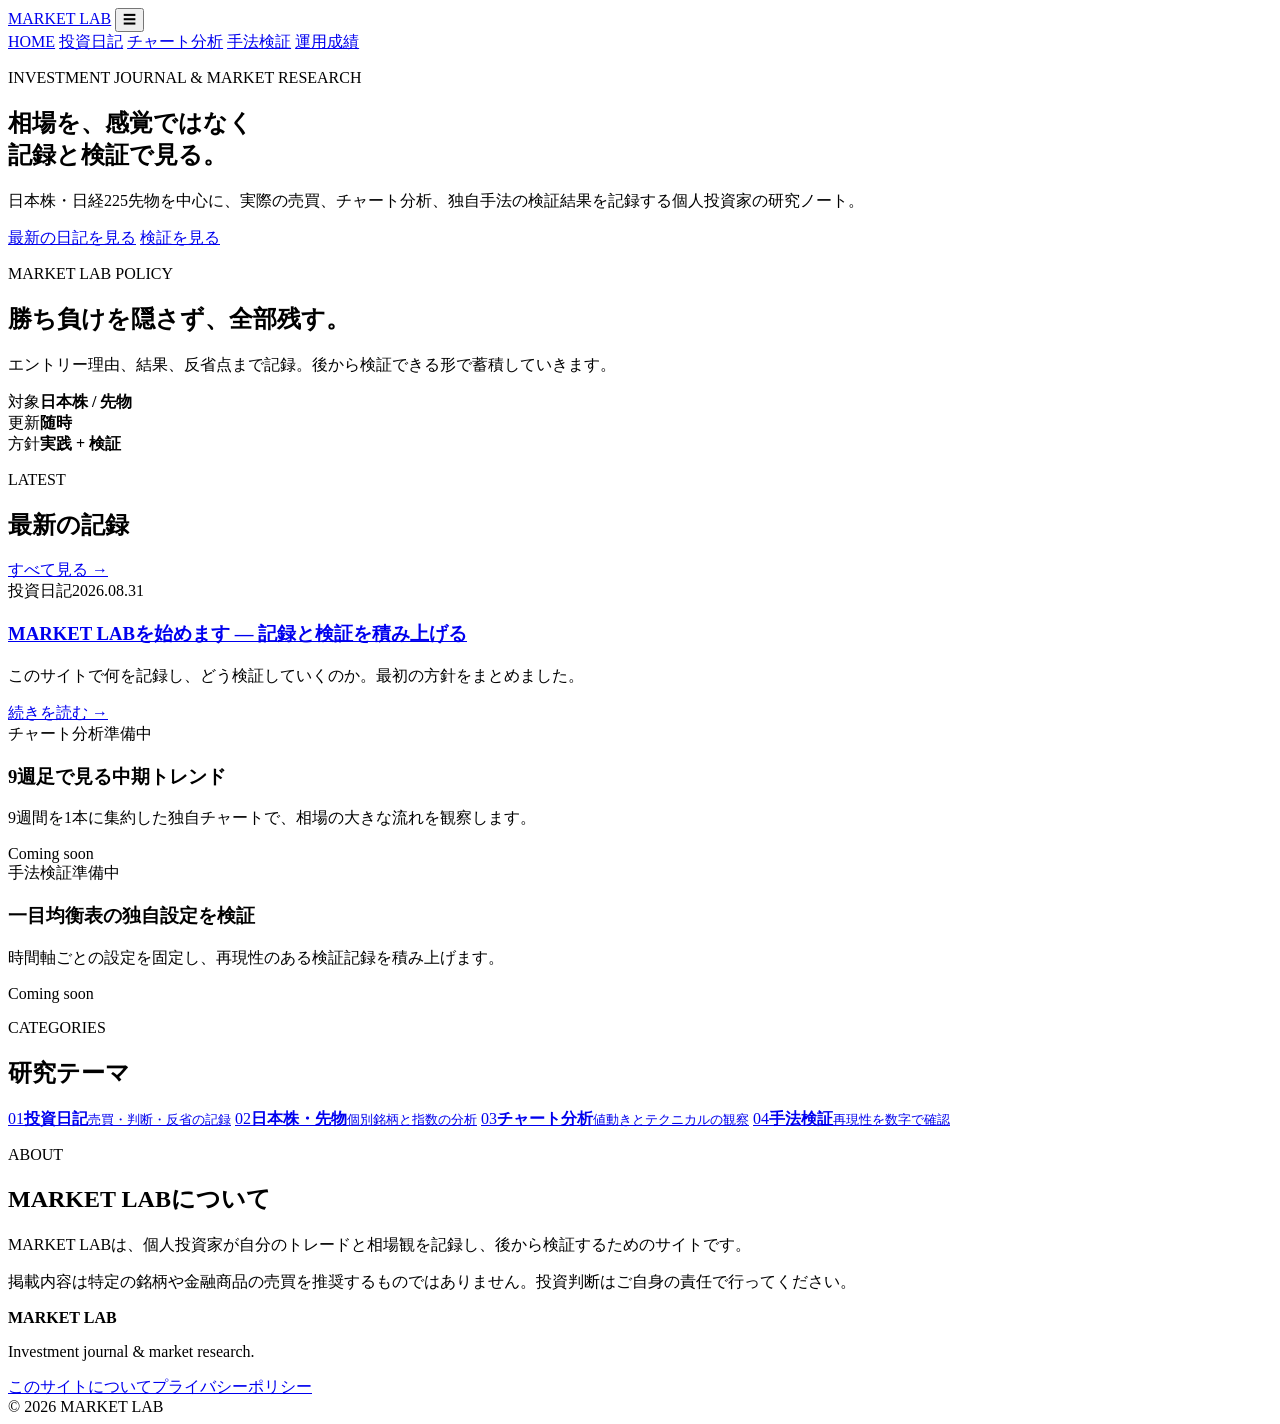
==== index.html @ 0f09b79f "Add files via upload" ====
<!doctype html>
<html lang="ja">
<head>
  <meta charset="utf-8" />
  <meta name="viewport" content="width=device-width, initial-scale=1" />
  <meta name="description" content="MARKET LAB - 個人投資家による相場分析・投資日記・手法検証の記録サイト" />
  <title>MARKET LAB | 相場分析と投資記録</title>
  <link rel="stylesheet" href="assets/style.css" />
</head>
<body>
<header class="site-header">
  <div class="wrap nav-wrap">
    <a class="brand" href="index.html">MARKET LAB</a>
    <button class="menu-btn" aria-label="メニューを開く" aria-expanded="false">☰</button>
    <nav class="nav">
      <a class="active" href="index.html">HOME</a>
      <a href="journal.html">投資日記</a>
      <a href="analysis.html">チャート分析</a>
      <a href="methods.html">手法検証</a>
      <a href="performance.html">運用成績</a>
    </nav>
  </div>
</header>

<main>
  <section class="hero">
    <div class="wrap hero-grid">
      <div>
        <p class="eyebrow">INVESTMENT JOURNAL & MARKET RESEARCH</p>
        <h1>相場を、感覚ではなく<br><span>記録と検証</span>で見る。</h1>
        <p class="hero-copy">日本株・日経225先物を中心に、実際の売買、チャート分析、独自手法の検証結果を記録する個人投資家の研究ノート。</p>
        <div class="hero-actions">
          <a class="btn primary" href="journal.html">最新の日記を見る</a>
          <a class="btn ghost" href="methods.html">検証を見る</a>
        </div>
      </div>
      <aside class="market-card">
        <p class="card-label">MARKET LAB POLICY</p>
        <h2>勝ち負けを隠さず、全部残す。</h2>
        <p>エントリー理由、結果、反省点まで記録。後から検証できる形で蓄積していきます。</p>
        <div class="stat-row"><span>対象</span><strong>日本株 / 先物</strong></div>
        <div class="stat-row"><span>更新</span><strong>随時</strong></div>
        <div class="stat-row"><span>方針</span><strong>実践 + 検証</strong></div>
      </aside>
    </div>
  </section>

  <section class="section wrap">
    <div class="section-head">
      <div>
        <p class="eyebrow">LATEST</p>
        <h2>最新の記録</h2>
      </div>
      <a class="text-link" href="journal.html">すべて見る →</a>
    </div>

    <div class="card-grid">
      <article class="post-card featured">
        <div class="tag-row"><span class="tag">投資日記</span><time datetime="2026-08-31">2026.08.31</time></div>
        <h3><a href="posts/2026-08-31-sample.html">MARKET LABを始めます — 記録と検証を積み上げる</a></h3>
        <p>このサイトで何を記録し、どう検証していくのか。最初の方針をまとめました。</p>
        <a class="read-more" href="posts/2026-08-31-sample.html">続きを読む →</a>
      </article>

      <article class="post-card">
        <div class="tag-row"><span class="tag">チャート分析</span><time>準備中</time></div>
        <h3>9週足で見る中期トレンド</h3>
        <p>9週間を1本に集約した独自チャートで、相場の大きな流れを観察します。</p>
        <span class="muted">Coming soon</span>
      </article>

      <article class="post-card">
        <div class="tag-row"><span class="tag">手法検証</span><time>準備中</time></div>
        <h3>一目均衡表の独自設定を検証</h3>
        <p>時間軸ごとの設定を固定し、再現性のある検証記録を積み上げます。</p>
        <span class="muted">Coming soon</span>
      </article>
    </div>
  </section>

  <section class="section alt-section">
    <div class="wrap">
      <div class="section-head">
        <div>
          <p class="eyebrow">CATEGORIES</p>
          <h2>研究テーマ</h2>
        </div>
      </div>
      <div class="topic-grid">
        <a class="topic" href="journal.html"><span>01</span><strong>投資日記</strong><small>売買・判断・反省の記録</small></a>
        <a class="topic" href="analysis.html"><span>02</span><strong>日本株・先物</strong><small>個別銘柄と指数の分析</small></a>
        <a class="topic" href="analysis.html"><span>03</span><strong>チャート分析</strong><small>値動きとテクニカルの観察</small></a>
        <a class="topic" href="methods.html"><span>04</span><strong>手法検証</strong><small>再現性を数字で確認</small></a>
      </div>
    </div>
  </section>

  <section class="section wrap about-grid">
    <div>
      <p class="eyebrow">ABOUT</p>
      <h2>MARKET LABについて</h2>
    </div>
    <div class="prose compact">
      <p>MARKET LABは、個人投資家が自分のトレードと相場観を記録し、後から検証するためのサイトです。</p>
      <p>掲載内容は特定の銘柄や金融商品の売買を推奨するものではありません。投資判断はご自身の責任で行ってください。</p>
    </div>
  </section>
</main>

<footer class="site-footer">
  <div class="wrap footer-grid">
    <div><strong>MARKET LAB</strong><p>Investment journal & market research.</p></div>
    <div class="footer-links"><a href="about.html">このサイトについて</a><a href="privacy.html">プライバシーポリシー</a></div>
  </div>
  <div class="wrap copyright">© 2026 MARKET LAB</div>
</footer>
<script src="assets/app.js"></script>
</body>
</html>
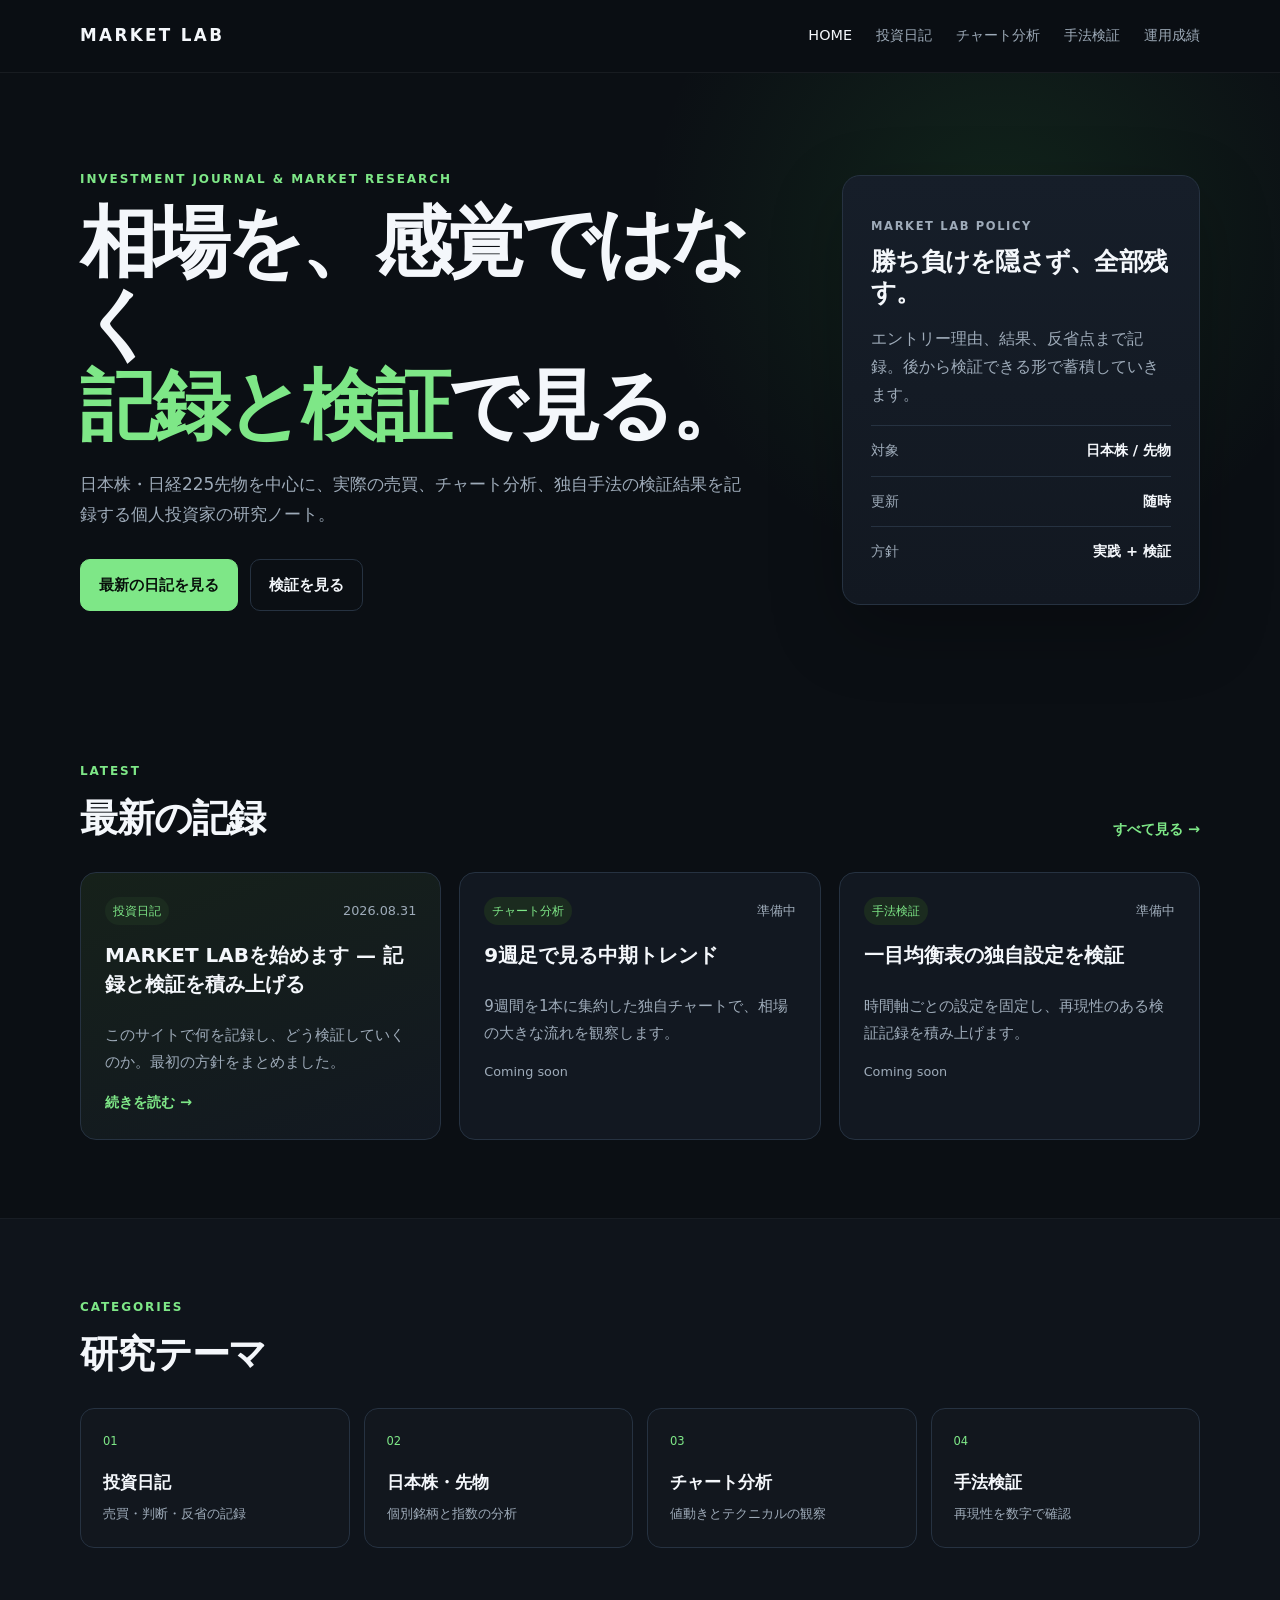
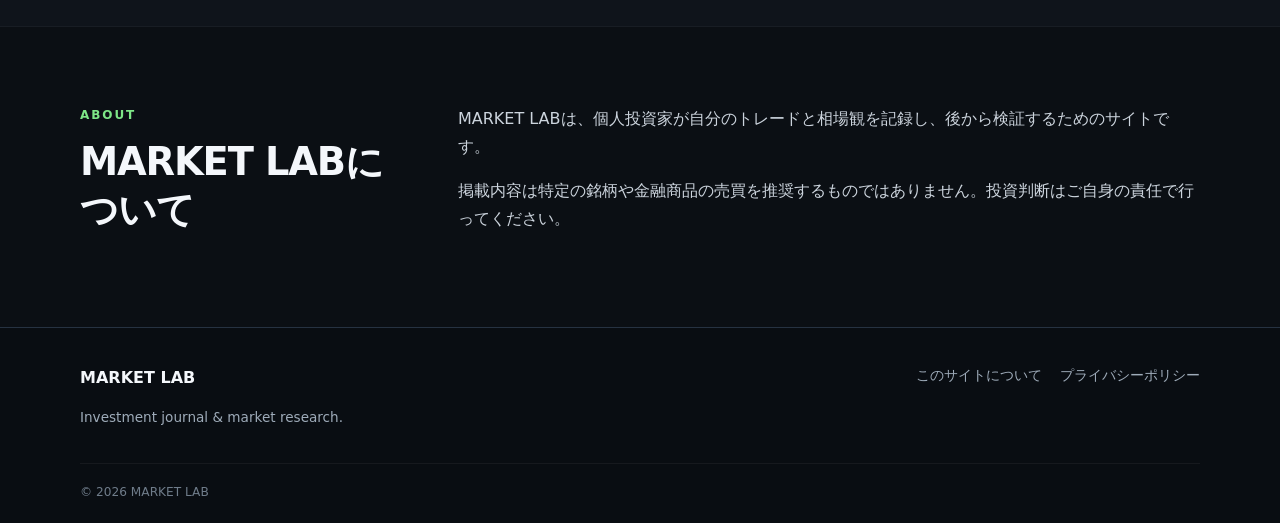
==== commit 0e82d422: "Add files via upload" ====
--- a/index.html
+++ b/index.html
@@ -5,7 +5,7 @@
   <meta name="viewport" content="width=device-width, initial-scale=1" />
   <meta name="description" content="MARKET LAB - 個人投資家による相場分析・投資日記・手法検証の記録サイト" />
   <title>MARKET LAB | 相場分析と投資記録</title>
-  <link rel="stylesheet" href="assets/style.css" />
+  <link rel="stylesheet" href="style.css" />
 </head>
 <body>
 <header class="site-header">
@@ -114,6 +114,6 @@
   </div>
   <div class="wrap copyright">© 2026 MARKET LAB</div>
 </footer>
-<script src="assets/app.js"></script>
+<script src="app.js"></script>
 </body>
 </html>
--- a/style.css
+++ b/style.css
@@ -0,0 +1,45 @@
+:root {
+  --bg:#0b0f14;
+  --panel:#121821;
+  --panel2:#161e29;
+  --text:#f4f7fb;
+  --muted:#9eabb9;
+  --line:#263241;
+  --accent:#7ee787;
+  --accent2:#3fb950;
+  --max:1120px;
+}
+*{box-sizing:border-box}
+html{scroll-behavior:smooth}
+body{margin:0;background:var(--bg);color:var(--text);font-family:Inter,"Noto Sans JP",system-ui,-apple-system,BlinkMacSystemFont,"Segoe UI",sans-serif;line-height:1.75}
+a{color:inherit;text-decoration:none}
+.wrap{width:min(var(--max),calc(100% - 40px));margin:auto}
+.site-header{position:sticky;top:0;z-index:20;background:rgba(11,15,20,.88);backdrop-filter:blur(14px);border-bottom:1px solid rgba(255,255,255,.06)}
+.nav-wrap{height:72px;display:flex;align-items:center;justify-content:space-between;gap:30px}
+.brand{font-weight:900;letter-spacing:.14em;font-size:1.05rem}
+.nav{display:flex;gap:24px;align-items:center}.nav a{font-size:.9rem;color:var(--muted)}.nav a:hover,.nav a.active{color:var(--text)}
+.menu-btn{display:none;background:none;border:1px solid var(--line);color:var(--text);border-radius:8px;padding:6px 10px;font-size:1.1rem}
+.hero{padding:96px 0 72px;background:radial-gradient(circle at 78% 25%,rgba(63,185,80,.13),transparent 32%)}
+.hero-grid{display:grid;grid-template-columns:1.45fr .75fr;gap:70px;align-items:center}
+.eyebrow{font-size:.75rem;letter-spacing:.16em;color:var(--accent);font-weight:800;margin:0 0 12px}
+h1{font-size:clamp(2.55rem,6vw,5.5rem);line-height:1.06;letter-spacing:-.05em;margin:0 0 24px}h1 span{color:var(--accent)}
+h2{font-size:clamp(1.7rem,3vw,2.6rem);line-height:1.25;letter-spacing:-.03em;margin:0}
+h3{line-height:1.45}
+.hero-copy{font-size:1.06rem;color:var(--muted);max-width:670px}
+.hero-actions{display:flex;gap:12px;margin-top:30px;flex-wrap:wrap}
+.btn{display:inline-flex;padding:12px 18px;border-radius:10px;font-weight:800;font-size:.92rem;border:1px solid var(--line)}
+.btn.primary{background:var(--accent);color:#07100a;border-color:var(--accent)}.btn.primary:hover{background:#96f09d}
+.btn.ghost:hover{border-color:var(--accent)}
+.market-card{background:linear-gradient(180deg,var(--panel2),var(--panel));border:1px solid var(--line);border-radius:18px;padding:28px;box-shadow:0 25px 70px rgba(0,0,0,.25)}
+.card-label{font-size:.72rem;letter-spacing:.14em;color:var(--muted);font-weight:800}.market-card h2{font-size:1.55rem;margin-bottom:10px}.market-card p{color:var(--muted)}
+.stat-row{display:flex;justify-content:space-between;padding:12px 0;border-top:1px solid var(--line);font-size:.9rem}.stat-row span{color:var(--muted)}
+.section{padding:78px 0}.section-head{display:flex;justify-content:space-between;align-items:end;margin-bottom:30px;gap:20px}.text-link{color:var(--accent);font-weight:700;font-size:.9rem}
+.card-grid{display:grid;grid-template-columns:repeat(3,1fr);gap:18px}.post-card{background:var(--panel);border:1px solid var(--line);border-radius:16px;padding:24px;min-height:260px;display:flex;flex-direction:column}.post-card.featured{background:linear-gradient(160deg,#16211a,var(--panel))}.post-card h3{font-size:1.25rem;margin:16px 0 8px}.post-card h3 a:hover{color:var(--accent)}.post-card p{color:var(--muted);font-size:.94rem}.tag-row{display:flex;justify-content:space-between;gap:10px;align-items:center}.tag{font-size:.72rem;padding:4px 8px;background:#1b2b1f;color:var(--accent);border-radius:999px}.tag-row time,.muted{color:var(--muted);font-size:.8rem}.read-more{margin-top:auto;font-weight:800;color:var(--accent);font-size:.9rem}
+.alt-section{background:#0f141b;border-top:1px solid rgba(255,255,255,.04);border-bottom:1px solid rgba(255,255,255,.04)}
+.topic-grid{display:grid;grid-template-columns:repeat(4,1fr);gap:14px}.topic{border:1px solid var(--line);border-radius:14px;padding:22px;display:flex;flex-direction:column;background:rgba(255,255,255,.01)}.topic:hover{border-color:#3b4d60;transform:translateY(-2px)}.topic span{font-size:.72rem;color:var(--accent)}.topic strong{font-size:1.08rem;margin-top:16px}.topic small{color:var(--muted);margin-top:4px}
+.about-grid{display:grid;grid-template-columns:.6fr 1.4fr;gap:60px}.prose{max-width:760px}.prose p{color:#ccd4dd}.prose.compact p{margin-top:0;margin-bottom:16px}
+.site-footer{border-top:1px solid var(--line);padding:36px 0 20px;background:#090d12}.footer-grid{display:flex;justify-content:space-between;gap:30px}.footer-grid p{color:var(--muted);font-size:.85rem}.footer-links{display:flex;gap:18px;font-size:.85rem;color:var(--muted)}.copyright{margin-top:20px;padding-top:18px;border-top:1px solid rgba(255,255,255,.05);color:#6f7c8a;font-size:.76rem}
+.page-hero{padding:72px 0 30px}.page-hero p{color:var(--muted);max-width:680px}.list{display:grid;gap:14px}.list-item{display:grid;grid-template-columns:130px 1fr;gap:22px;padding:22px 0;border-top:1px solid var(--line)}.list-item time{color:var(--muted);font-size:.86rem}.list-item h3{margin:0 0 6px}.list-item p{margin:0;color:var(--muted)}
+.article{max-width:780px;margin:auto;padding:60px 0 100px}.article-header{margin-bottom:34px}.article-header h1{font-size:clamp(2.2rem,5vw,4rem)}.article-meta{display:flex;gap:12px;color:var(--muted);font-size:.85rem}.article-body h2{margin-top:42px;font-size:1.65rem}.article-body h3{margin-top:30px}.article-body p,.article-body li{color:#ccd4dd}.note{border-left:3px solid var(--accent);background:var(--panel);padding:16px 18px;border-radius:0 10px 10px 0;color:#ccd4dd}.metric-grid{display:grid;grid-template-columns:repeat(3,1fr);gap:14px}.metric{padding:22px;background:var(--panel);border:1px solid var(--line);border-radius:14px}.metric span{display:block;color:var(--muted);font-size:.8rem}.metric strong{display:block;margin-top:5px;font-size:1.5rem}.table-wrap{overflow-x:auto}table{width:100%;border-collapse:collapse;background:var(--panel);border:1px solid var(--line)}th,td{padding:13px 14px;border-bottom:1px solid var(--line);text-align:left}th{color:var(--muted);font-size:.8rem}td{font-size:.92rem}
+@media(max-width:850px){.hero-grid,.about-grid{grid-template-columns:1fr}.card-grid{grid-template-columns:1fr}.topic-grid{grid-template-columns:repeat(2,1fr)}.nav{display:none;position:absolute;top:72px;left:20px;right:20px;flex-direction:column;align-items:stretch;background:var(--panel);padding:14px;border:1px solid var(--line);border-radius:12px}.nav.open{display:flex}.menu-btn{display:block}.hero{padding-top:62px}.market-card{margin-top:10px}.list-item{grid-template-columns:1fr;gap:6px}.metric-grid{grid-template-columns:1fr}}
+@media(max-width:520px){.wrap{width:min(var(--max),calc(100% - 26px))}.topic-grid{grid-template-columns:1fr}.footer-grid{flex-direction:column}.footer-links{flex-direction:column;gap:8px}}
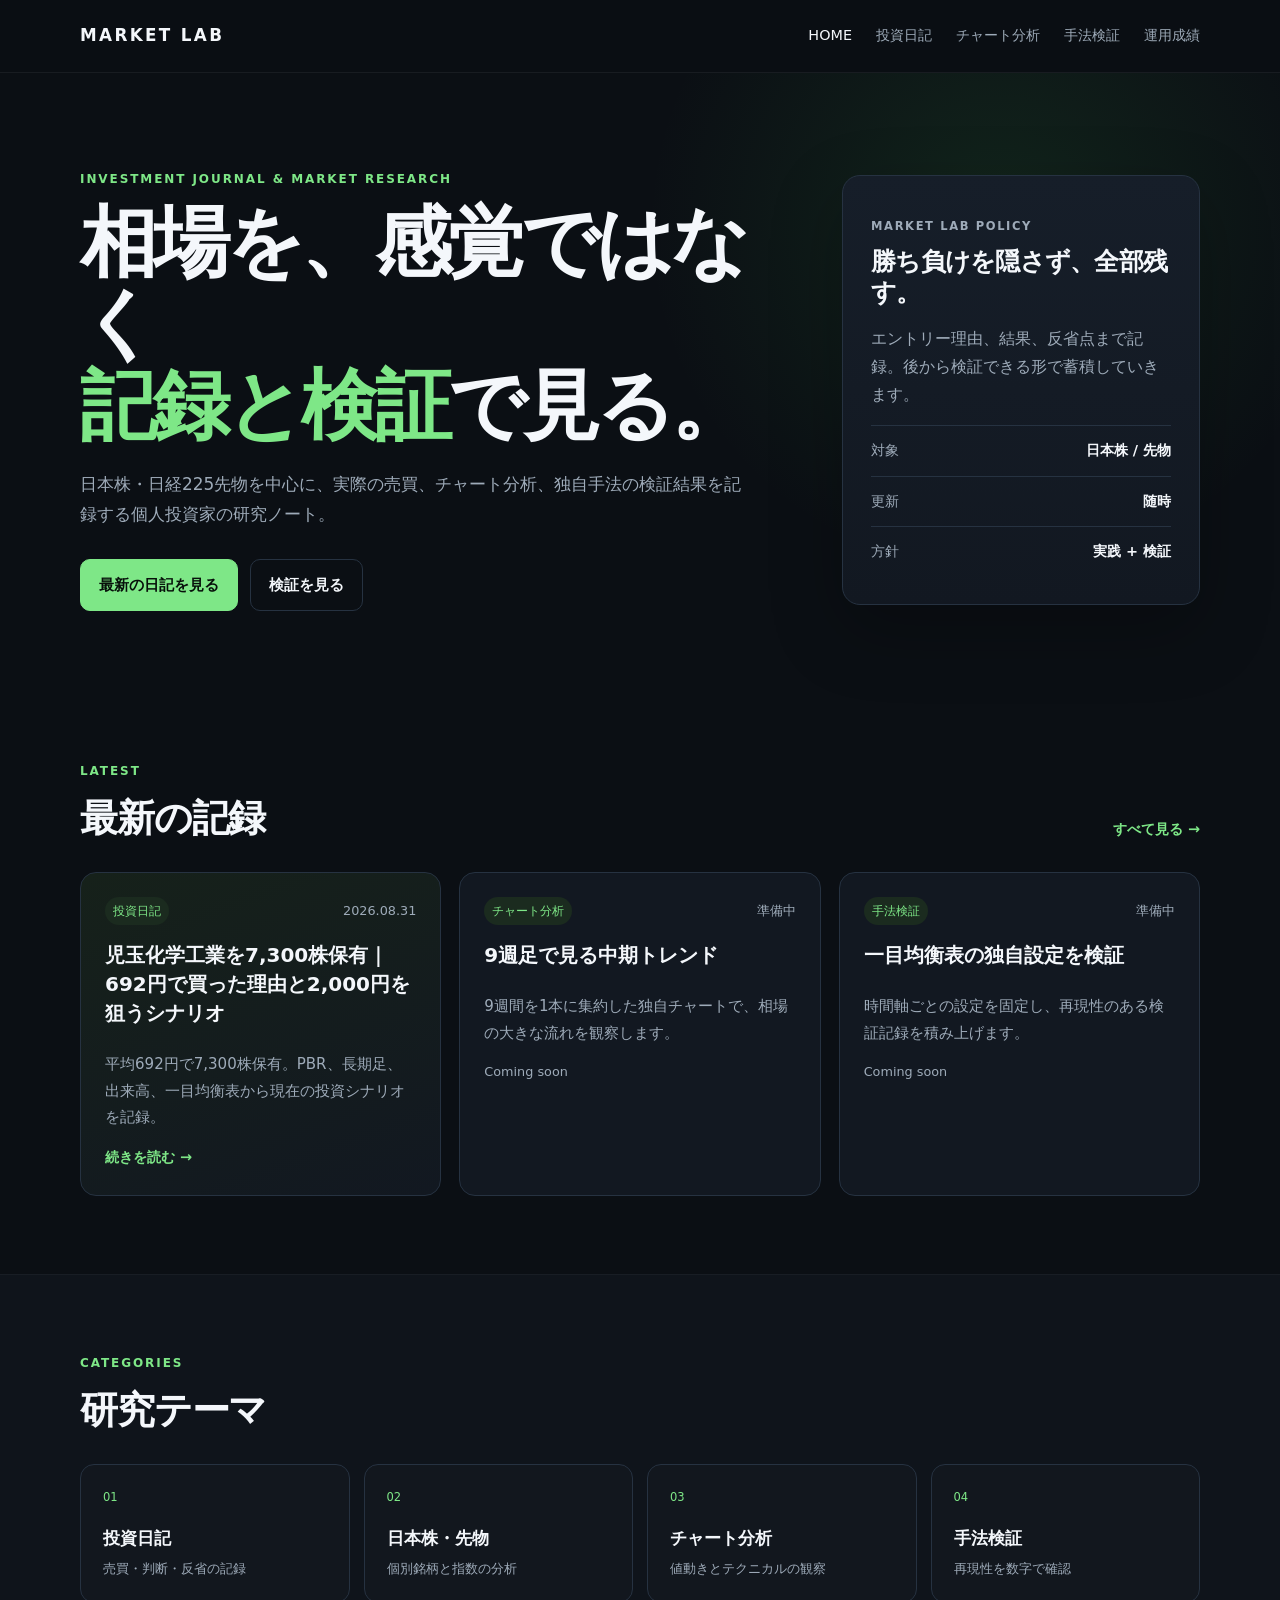
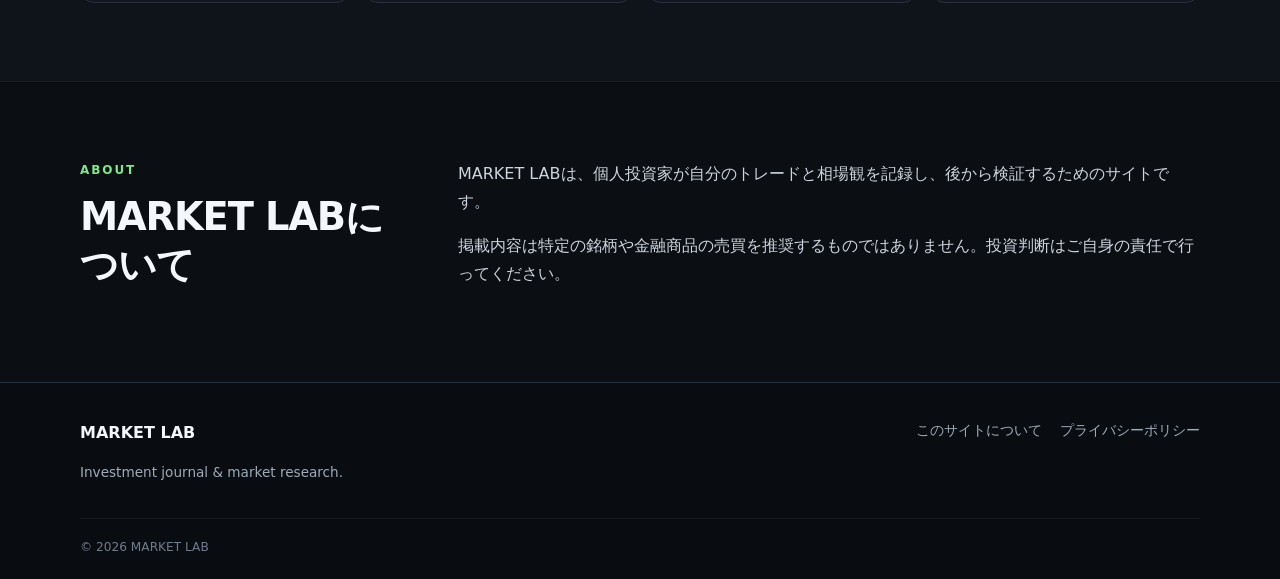
==== commit 567f0859: "Add files via upload" ====
--- a/index.html
+++ b/index.html
@@ -57,9 +57,9 @@
     <div class="card-grid">
       <article class="post-card featured">
         <div class="tag-row"><span class="tag">投資日記</span><time datetime="2026-08-31">2026.08.31</time></div>
-        <h3><a href="posts/2026-08-31-sample.html">MARKET LABを始めます — 記録と検証を積み上げる</a></h3>
-        <p>このサイトで何を記録し、どう検証していくのか。最初の方針をまとめました。</p>
-        <a class="read-more" href="posts/2026-08-31-sample.html">続きを読む →</a>
+        <h3><a href="posts/2026-08-31-kodama.html">児玉化学工業を7,300株保有｜692円で買った理由と2,000円を狙うシナリオ</a></h3>
+        <p>平均692円で7,300株保有。PBR、長期足、出来高、一目均衡表から現在の投資シナリオを記録。</p>
+        <a class="read-more" href="posts/2026-08-31-kodama.html">続きを読む →</a>
       </article>
 
       <article class="post-card">
